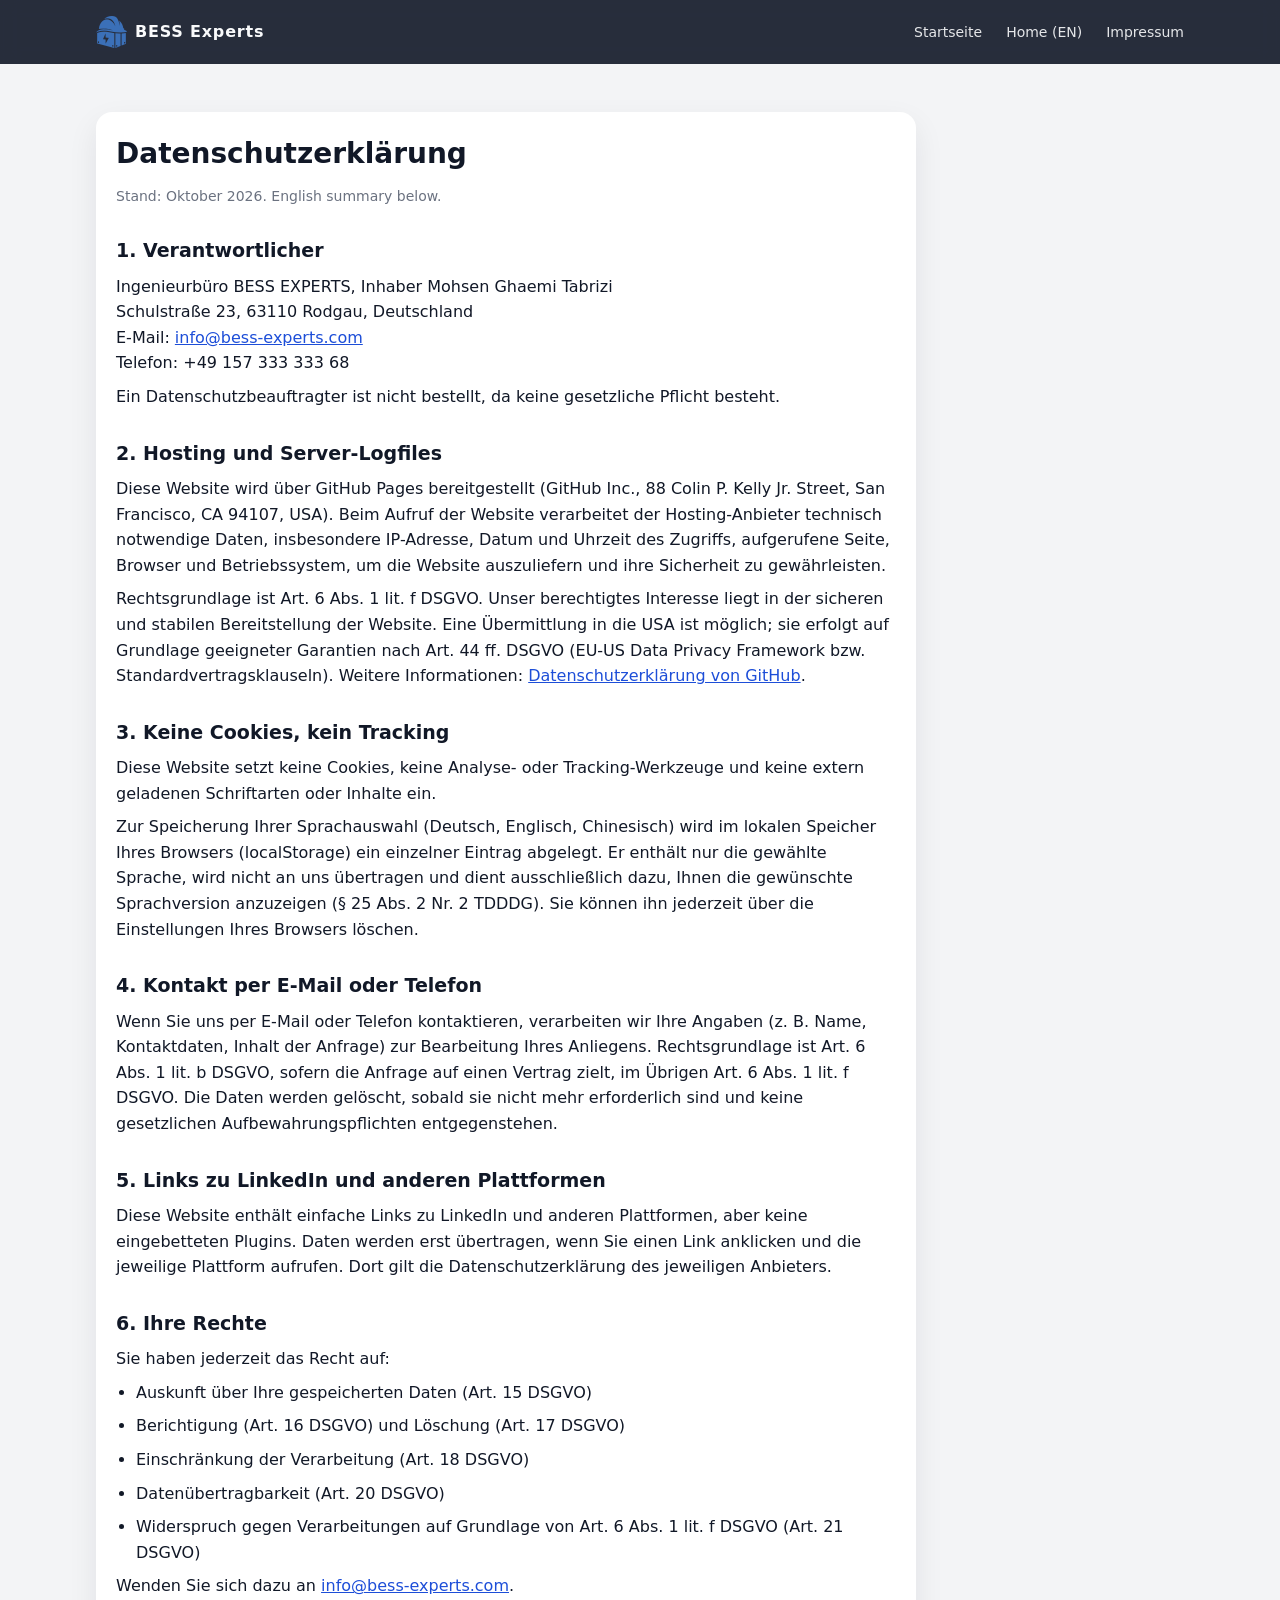
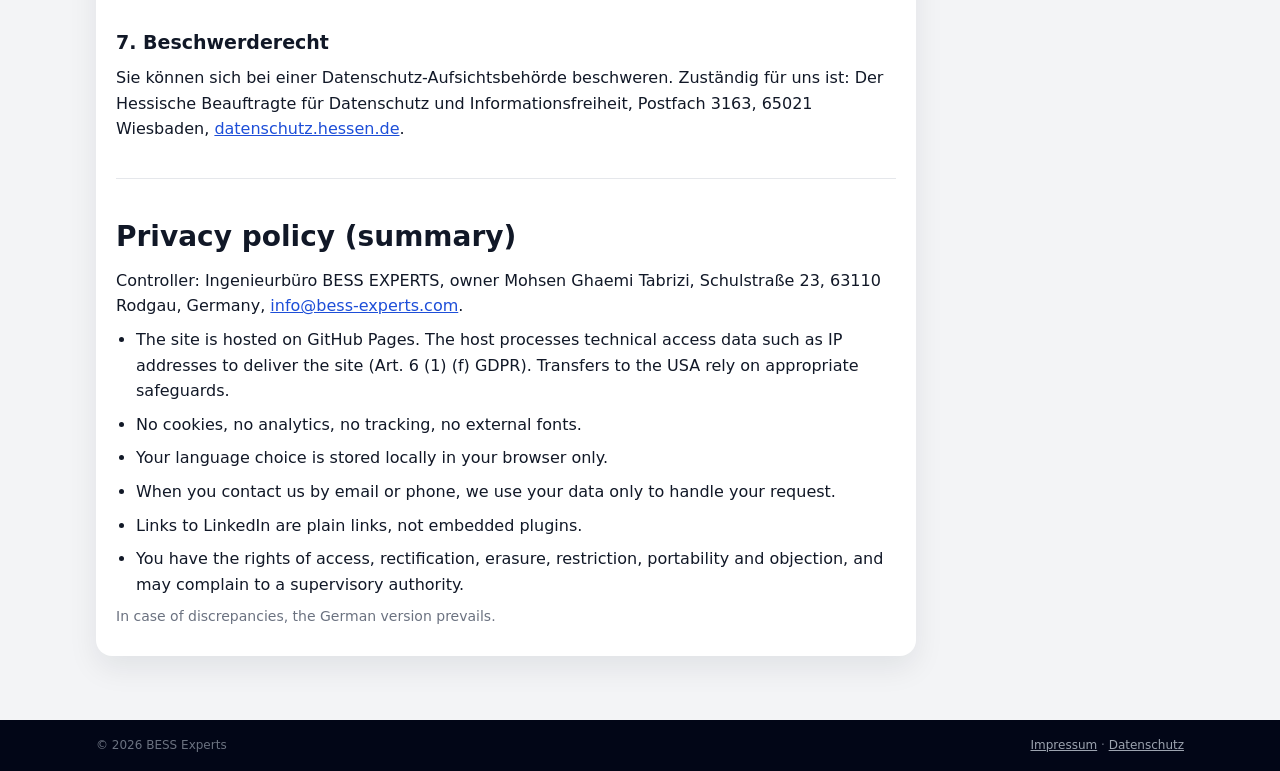
==== datenschutz.html @ c245befd "Add Impressum and privacy policy, update LinkedIn and SEO - New pages: impressum.html, datenschutz.h" ====
<!DOCTYPE html>
<html lang="de">
<head>
  <meta charset="UTF-8" />
  <meta name="viewport" content="width=device-width, initial-scale=1" />
  <title>Datenschutzerklärung | Ingenieurbüro BESS EXPERTS</title>
  <meta name="description" content="Datenschutzerklärung des Ingenieurbüros BESS EXPERTS gemäß DSGVO." />
  <meta name="robots" content="index,follow" />
  <link rel="canonical" href="https://bess-experts.com/datenschutz.html" />
  <link rel="icon" href="/favicon.png" type="image/png">
  <link rel="stylesheet" href="style.css" />
</head>

<body>
  <header class="navbar">
    <div class="container nav-inner">
      <a href="/de.html" class="nav-left">
        <img src="logo.png" alt="BESS Experts Logo" class="logo">
        <span class="brand-name">BESS Experts</span>
      </a>
      <nav class="nav-links">
        <a href="/de.html">Startseite</a>
        <a href="/?lang=en">Home (EN)</a>
        <a href="/impressum.html">Impressum</a>
      </nav>
    </div>
  </header>

  <main class="section legal">
    <div class="container">
      <div class="card">
        <h1>Datenschutzerklärung</h1>
        <p class="meta">Stand: Oktober 2026. English summary below.</p>

        <h2>1. Verantwortlicher</h2>
        <p>
          Ingenieurbüro BESS EXPERTS, Inhaber Mohsen Ghaemi Tabrizi<br>
          Schulstraße 23, 63110 Rodgau, Deutschland<br>
          E-Mail: <a href="mailto:info@bess-experts.com">info@bess-experts.com</a><br>
          Telefon: +49 157 333 333 68
        </p>
        <p>Ein Datenschutzbeauftragter ist nicht bestellt, da keine gesetzliche Pflicht besteht.</p>

        <h2>2. Hosting und Server-Logfiles</h2>
        <p>
          Diese Website wird über GitHub Pages bereitgestellt (GitHub Inc., 88 Colin P. Kelly Jr. Street,
          San Francisco, CA 94107, USA). Beim Aufruf der Website verarbeitet der Hosting-Anbieter technisch
          notwendige Daten, insbesondere IP-Adresse, Datum und Uhrzeit des Zugriffs, aufgerufene Seite,
          Browser und Betriebssystem, um die Website auszuliefern und ihre Sicherheit zu gewährleisten.
        </p>
        <p>
          Rechtsgrundlage ist Art. 6 Abs. 1 lit. f DSGVO. Unser berechtigtes Interesse liegt in der sicheren
          und stabilen Bereitstellung der Website. Eine Übermittlung in die USA ist möglich; sie erfolgt auf
          Grundlage geeigneter Garantien nach Art. 44 ff. DSGVO (EU-US Data Privacy Framework bzw.
          Standardvertragsklauseln). Weitere Informationen:
          <a href="https://docs.github.com/de/site-policy/privacy-policies/github-general-privacy-statement" target="_blank" rel="noopener">Datenschutzerklärung von GitHub</a>.
        </p>

        <h2>3. Keine Cookies, kein Tracking</h2>
        <p>
          Diese Website setzt keine Cookies, keine Analyse- oder Tracking-Werkzeuge und keine extern
          geladenen Schriftarten oder Inhalte ein.
        </p>
        <p>
          Zur Speicherung Ihrer Sprachauswahl (Deutsch, Englisch, Chinesisch) wird im lokalen Speicher Ihres
          Browsers (localStorage) ein einzelner Eintrag abgelegt. Er enthält nur die gewählte Sprache, wird nicht
          an uns übertragen und dient ausschließlich dazu, Ihnen die gewünschte Sprachversion anzuzeigen
          (§ 25 Abs. 2 Nr. 2 TDDDG). Sie können ihn jederzeit über die Einstellungen Ihres Browsers löschen.
        </p>

        <h2>4. Kontakt per E-Mail oder Telefon</h2>
        <p>
          Wenn Sie uns per E-Mail oder Telefon kontaktieren, verarbeiten wir Ihre Angaben (z. B. Name,
          Kontaktdaten, Inhalt der Anfrage) zur Bearbeitung Ihres Anliegens. Rechtsgrundlage ist
          Art. 6 Abs. 1 lit. b DSGVO, sofern die Anfrage auf einen Vertrag zielt, im Übrigen
          Art. 6 Abs. 1 lit. f DSGVO. Die Daten werden gelöscht, sobald sie nicht mehr erforderlich sind und
          keine gesetzlichen Aufbewahrungspflichten entgegenstehen.
        </p>

        <h2>5. Links zu LinkedIn und anderen Plattformen</h2>
        <p>
          Diese Website enthält einfache Links zu LinkedIn und anderen Plattformen, aber keine eingebetteten
          Plugins. Daten werden erst übertragen, wenn Sie einen Link anklicken und die jeweilige Plattform
          aufrufen. Dort gilt die Datenschutzerklärung des jeweiligen Anbieters.
        </p>

        <h2>6. Ihre Rechte</h2>
        <p>Sie haben jederzeit das Recht auf:</p>
        <ul>
          <li>Auskunft über Ihre gespeicherten Daten (Art. 15 DSGVO)</li>
          <li>Berichtigung (Art. 16 DSGVO) und Löschung (Art. 17 DSGVO)</li>
          <li>Einschränkung der Verarbeitung (Art. 18 DSGVO)</li>
          <li>Datenübertragbarkeit (Art. 20 DSGVO)</li>
          <li>Widerspruch gegen Verarbeitungen auf Grundlage von Art. 6 Abs. 1 lit. f DSGVO (Art. 21 DSGVO)</li>
        </ul>
        <p>
          Wenden Sie sich dazu an <a href="mailto:info@bess-experts.com">info@bess-experts.com</a>.
        </p>

        <h2>7. Beschwerderecht</h2>
        <p>
          Sie können sich bei einer Datenschutz-Aufsichtsbehörde beschweren. Zuständig für uns ist:
          Der Hessische Beauftragte für Datenschutz und Informationsfreiheit, Postfach 3163, 65021 Wiesbaden,
          <a href="https://datenschutz.hessen.de" target="_blank" rel="noopener">datenschutz.hessen.de</a>.
        </p>

        <hr>

        <h1>Privacy policy (summary)</h1>
        <p>
          Controller: Ingenieurbüro BESS EXPERTS, owner Mohsen Ghaemi Tabrizi, Schulstraße 23, 63110 Rodgau,
          Germany, <a href="mailto:info@bess-experts.com">info@bess-experts.com</a>.
        </p>
        <ul>
          <li>The site is hosted on GitHub Pages. The host processes technical access data such as IP addresses to deliver the site (Art. 6 (1) (f) GDPR). Transfers to the USA rely on appropriate safeguards.</li>
          <li>No cookies, no analytics, no tracking, no external fonts.</li>
          <li>Your language choice is stored locally in your browser only.</li>
          <li>When you contact us by email or phone, we use your data only to handle your request.</li>
          <li>Links to LinkedIn are plain links, not embedded plugins.</li>
          <li>You have the rights of access, rectification, erasure, restriction, portability and objection, and may complain to a supervisory authority.</li>
        </ul>
        <p class="meta">In case of discrepancies, the German version prevails.</p>
      </div>
    </div>
  </main>

  <footer class="footer">
    <div class="container footer-inner">
      <span>© <span id="year"></span> BESS Experts</span>
      <span class="footer-links"><a href="/impressum.html">Impressum</a> · <a href="/datenschutz.html">Datenschutz</a></span>
    </div>
    <script>document.getElementById("year").textContent = new Date().getFullYear();</script>
  </footer>
</body>
</html>
---- style.css ----
*,
*::before,
*::after {
  box-sizing: border-box;
  margin: 0;
  padding: 0;
}

body {
  font-family: system-ui, -apple-system, BlinkMacSystemFont, "Segoe UI", sans-serif;
  line-height: 1.6;
  color: #111827;
  background: #f3f4f6;
}

img {
  max-width: 100%;
  display: block;
}

a {
  color: inherit;
  text-decoration: none;
}

.container {
  width: 100%;
  max-width: 1120px;
  margin: 0 auto;
  padding: 0 16px;
}

/* Navbar */

.navbar {
  position: sticky;
  top: 0;
  z-index: 10;
  background: rgba(17, 24, 39, 0.9);
  backdrop-filter: blur(10px);
  color: #f9fafb;
}

.nav-inner {
  display: flex;
  align-items: center;
  justify-content: space-between;
  height: 64px;
}

.nav-left {
  display: flex;
  align-items: center;
  gap: 8px;
}

.logo {
  height: 32px;
  width: auto;
}

.brand-name {
  font-weight: 600;
  letter-spacing: 0.05em;
}

.nav-links {
  display: flex;
  gap: 24px;
  font-size: 14px;
}

.nav-links a {
  opacity: 0.9;
}

.nav-links a:hover {
  opacity: 1;
}

/* Hero */

.hero {
  background: radial-gradient(circle at top left, #1e3a8a, #020617);
  color: #e5e7eb;
  padding: 80px 0 72px;
}

.hero-inner {
  display: grid;
  grid-template-columns: minmax(0, 2fr) minmax(0, 1.5fr);
  gap: 32px;
  align-items: center;
}

.hero h1 {
  font-size: 32px;
  line-height: 1.2;
  margin-bottom: 16px;
}

.hero p {
  font-size: 16px;
  margin-bottom: 20px;
}

.hero-actions {
  display: flex;
  gap: 12px;
  margin-bottom: 16px;
}

.btn {
  display: inline-flex;
  align-items: center;
  justify-content: center;
  padding: 10px 18px;
  border-radius: 999px;
  font-size: 14px;
  border: 1px solid transparent;
  cursor: pointer;
}

.btn.primary {
  background: #f97316;
  color: #111827;
  border-color: #f97316;
}

.btn.primary:hover {
  background: #fb923c;
}

.btn.ghost {
  background: transparent;
  color: #e5e7eb;
  border-color: rgba(249, 250, 251, 0.4);
}

.btn.ghost:hover {
  border-color: #f9fafb;
}

.hero-tags {
  display: flex;
  flex-wrap: wrap;
  gap: 8px;
  font-size: 12px;
  margin-top: 8px;
}

.hero-tags span {
  padding: 4px 10px;
  border-radius: 999px;
  border: 1px solid rgba(209, 213, 219, 0.5);
}

.hero-side .hero-box {
  background: rgba(15, 23, 42, 0.9);
  border-radius: 16px;
  padding: 20px;
  border: 1px solid rgba(148, 163, 184, 0.4);
}

.hero-side h2 {
  font-size: 18px;
  margin-bottom: 12px;
}

.hero-side ul {
  list-style: disc;
  margin-left: 18px;
  font-size: 14px;
}

/* Sections */

.section {
  padding: 64px 0;
  background: #f3f4f6;
}

.section.gray {
  background: #e5e7eb;
}

.section.dark {
  background: #020617;
  color: #e5e7eb;
}

.section h2 {
  font-size: 24px;
  margin-bottom: 16px;
}

.section p {
  margin-bottom: 12px;
}

.two-column {
  display: grid;
  grid-template-columns: minmax(0, 2fr) minmax(0, 1.5fr);
  gap: 32px;
}

.card {
  background: #ffffff;
  border-radius: 16px;
  padding: 20px;
  box-shadow: 0 12px 30px rgba(15, 23, 42, 0.08);
}

.section.dark .card {
  background: #020617;
  border: 1px solid #1f2937;
}

.card h3 {
  font-size: 18px;
  margin-bottom: 10px;
}

.card ul {
  list-style: disc;
  margin-left: 18px;
}

/* Grids */

.grid-3 {
  display: grid;
  grid-template-columns: repeat(3, minmax(0, 1fr));
  gap: 24px;
}

.process-grid {
  display: grid;
  grid-template-columns: repeat(3, minmax(0, 1fr));
  gap: 24px;
  margin-top: 16px;
}

.step {
  background: #ffffff;
  border-radius: 16px;
  padding: 18px;
  box-shadow: 0 12px 30px rgba(15, 23, 42, 0.06);
}

.step-number {
  display: inline-flex;
  align-items: center;
  justify-content: center;
  width: 26px;
  height: 26px;
  border-radius: 999px;
  background: #1d4ed8;
  color: #f9fafb;
  font-size: 14px;
  margin-bottom: 8px;
}

/* Contact */

.contact-inner {
  display: grid;
  grid-template-columns: minmax(0, 2fr) minmax(0, 1.5fr);
  gap: 32px;
}

.contact-details a {
  color: #60a5fa;
}

.contact-card {
  border: 1px solid #1f2937;
}

/* Footer */

.footer {
  background: #020617;
  color: #6b7280;
  padding: 16px 0;
  font-size: 12px;
}

.footer-inner {
  display: flex;
  align-items: center;
  justify-content: space-between;
}

.footer-note {
  opacity: 0.8;
}

/* Responsive */

@media (max-width: 900px) {
  .hero-inner,
  .two-column,
  .grid-3,
  .process-grid,
  .contact-inner {
    grid-template-columns: minmax(0, 1fr);
  }

  .nav-links {
    display: none;
  }

  .hero {
    padding-top: 72px;
  }
}

/* Language switch */
.lang-switch {
  margin-left: 12px;
  display: inline-flex;
  gap: 8px;
  align-items: center;
}

.lang-switch a {
  opacity: 0.8;
}

.lang-switch a.active-lang {
  opacity: 1;
  font-weight: 700;
  text-decoration: underline;
}

.lang-switch {
  display: flex;
  gap: 10px;
  margin-left: 18px;
  padding-left: 18px;
  border-left: 1px solid rgba(249, 250, 251, 0.25);
}

.lang-switch a {
  font-size: 12px;
  opacity: 0.9;
}

.lang-switch a:hover {
  opacity: 1;
}

/* Footer legal links */
.footer-links a {
  color: #9ca3af;
  text-decoration: underline;
}

.footer-links a:hover {
  color: #e5e7eb;
}

@media (max-width: 900px) {
  .footer-inner {
    flex-direction: column;
    align-items: flex-start;
    gap: 6px;
  }
}

/* Legal pages */
.legal {
  padding: 48px 0 64px;
}

.legal .card {
  max-width: 820px;
}

.legal h1 {
  font-size: 28px;
  margin-bottom: 8px;
}

.legal h2 {
  font-size: 19px;
  margin: 28px 0 8px;
}

.legal h3 {
  font-size: 16px;
  margin: 18px 0 6px;
}

.legal p,
.legal li {
  margin-bottom: 8px;
}

.legal ul {
  margin-left: 20px;
  list-style: disc;
}

.legal a {
  color: #1d4ed8;
  text-decoration: underline;
}

.legal .meta {
  color: #6b7280;
  font-size: 14px;
}

.legal hr {
  border: 0;
  border-top: 1px solid #e5e7eb;
  margin: 36px 0;
}
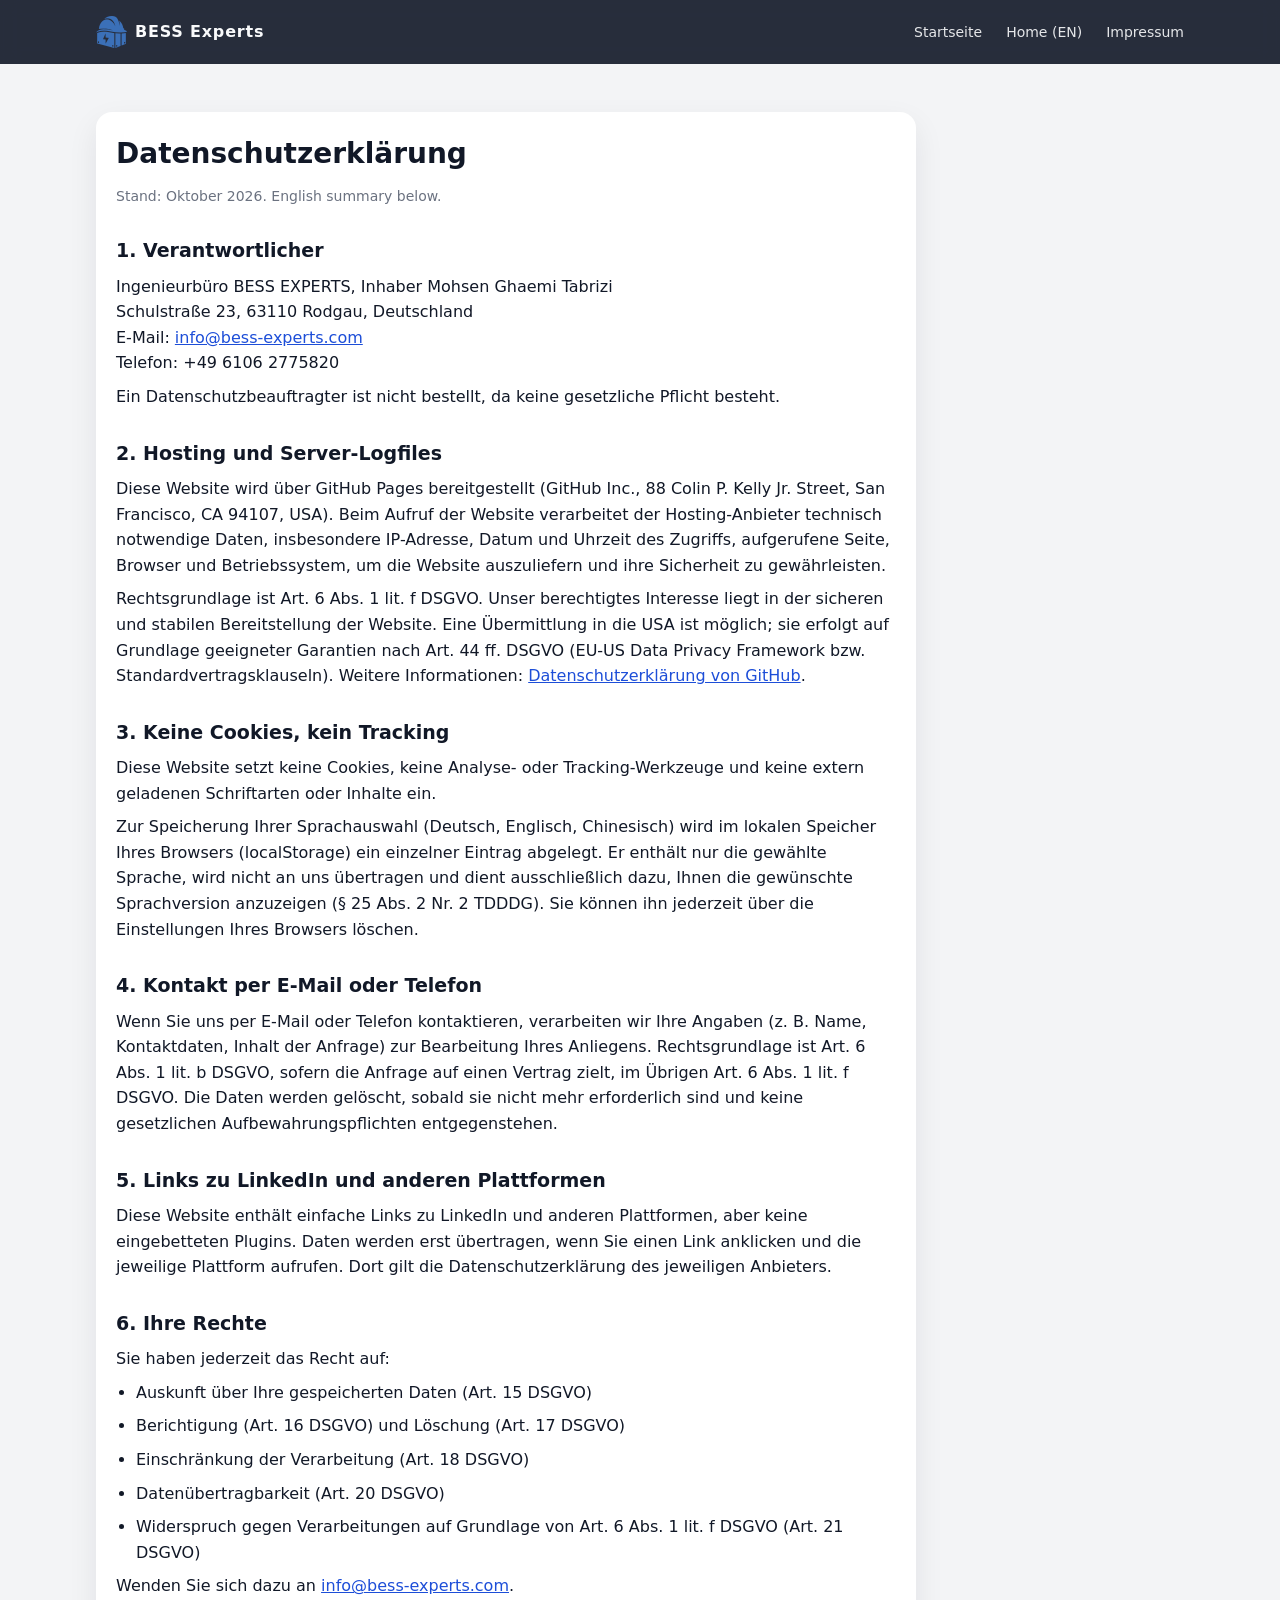
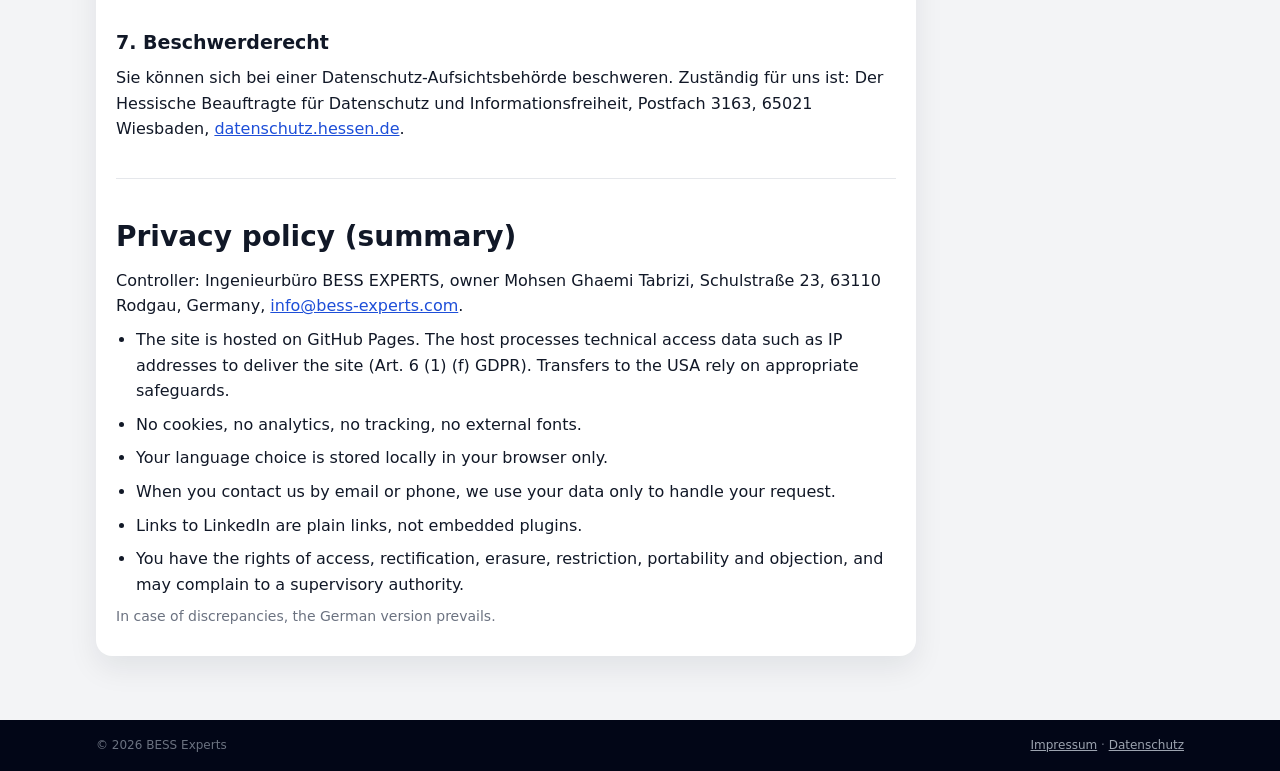
==== commit 831e2f81: "Add files via upload Telefon:  +49 6106 2775820" ====
--- a/datenschutz.html
+++ b/datenschutz.html
@@ -37,7 +37,7 @@
           Ingenieurbüro BESS EXPERTS, Inhaber Mohsen Ghaemi Tabrizi<br>
           Schulstraße 23, 63110 Rodgau, Deutschland<br>
           E-Mail: <a href="mailto:info@bess-experts.com">info@bess-experts.com</a><br>
-          Telefon: +49 157 333 333 68
+          Telefon: +49 6106 2775820
         </p>
         <p>Ein Datenschutzbeauftragter ist nicht bestellt, da keine gesetzliche Pflicht besteht.</p>
 
--- a/style.css
+++ b/style.css
@@ -352,69 +352,19 @@
 }
 
 /* Footer legal links */
-.footer-links a {
-  color: #9ca3af;
-  text-decoration: underline;
-}
-
-.footer-links a:hover {
-  color: #e5e7eb;
-}
-
+.footer-links a { color: #9ca3af; text-decoration: underline; }
+.footer-links a:hover { color: #e5e7eb; }
 @media (max-width: 900px) {
-  .footer-inner {
-    flex-direction: column;
-    align-items: flex-start;
-    gap: 6px;
-  }
+  .footer-inner { flex-direction: column; align-items: flex-start; gap: 6px; }
 }
 
 /* Legal pages */
-.legal {
-  padding: 48px 0 64px;
-}
-
-.legal .card {
-  max-width: 820px;
-}
-
-.legal h1 {
-  font-size: 28px;
-  margin-bottom: 8px;
-}
-
-.legal h2 {
-  font-size: 19px;
-  margin: 28px 0 8px;
-}
-
-.legal h3 {
-  font-size: 16px;
-  margin: 18px 0 6px;
-}
-
-.legal p,
-.legal li {
-  margin-bottom: 8px;
-}
-
-.legal ul {
-  margin-left: 20px;
-  list-style: disc;
-}
-
-.legal a {
-  color: #1d4ed8;
-  text-decoration: underline;
-}
-
-.legal .meta {
-  color: #6b7280;
-  font-size: 14px;
-}
-
-.legal hr {
-  border: 0;
-  border-top: 1px solid #e5e7eb;
-  margin: 36px 0;
-}
+.legal { padding: 48px 0 64px; }
+.legal .card { max-width: 820px; }
+.legal h1 { font-size: 28px; margin-bottom: 8px; }
+.legal h2 { font-size: 19px; margin: 28px 0 8px; }
+.legal p, .legal li { margin-bottom: 8px; }
+.legal ul { margin-left: 20px; list-style: disc; }
+.legal a { color: #1d4ed8; text-decoration: underline; }
+.legal .meta { color: #6b7280; font-size: 14px; }
+.legal hr { border: 0; border-top: 1px solid #e5e7eb; margin: 36px 0; }
